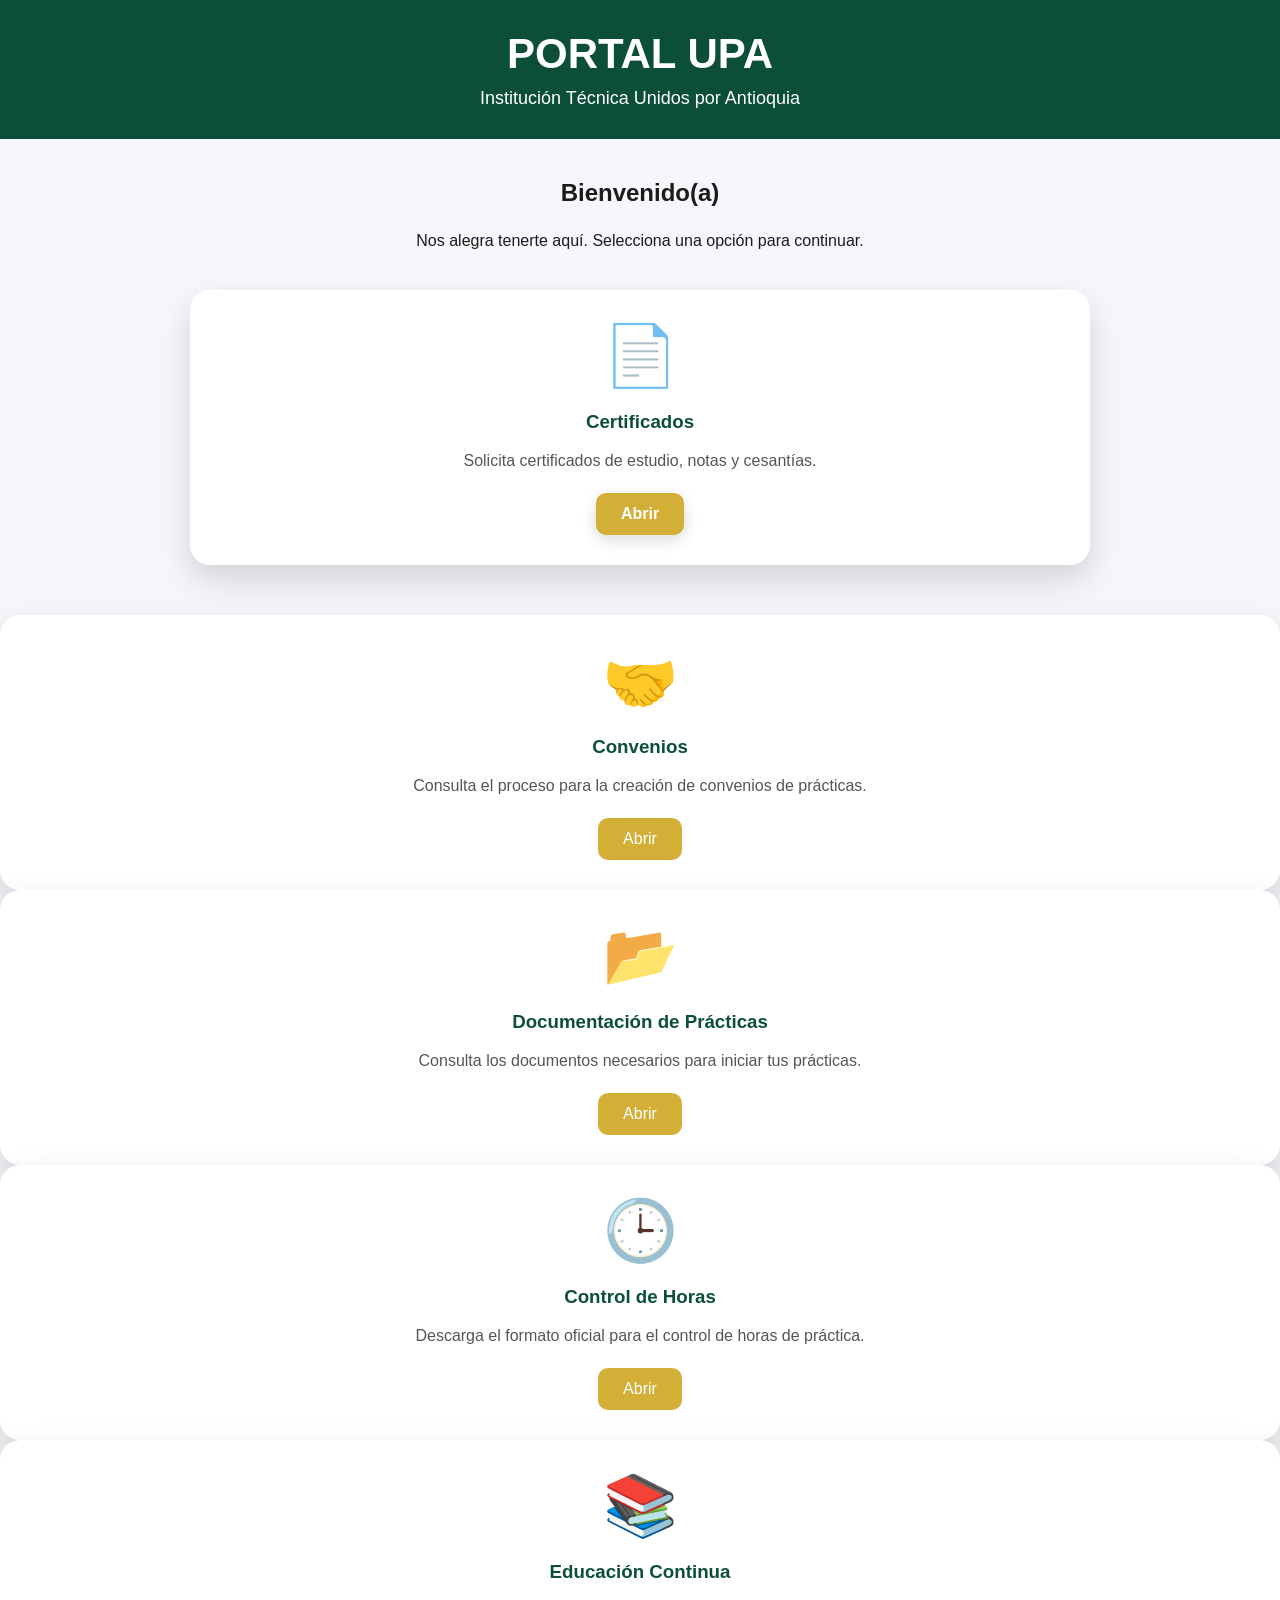
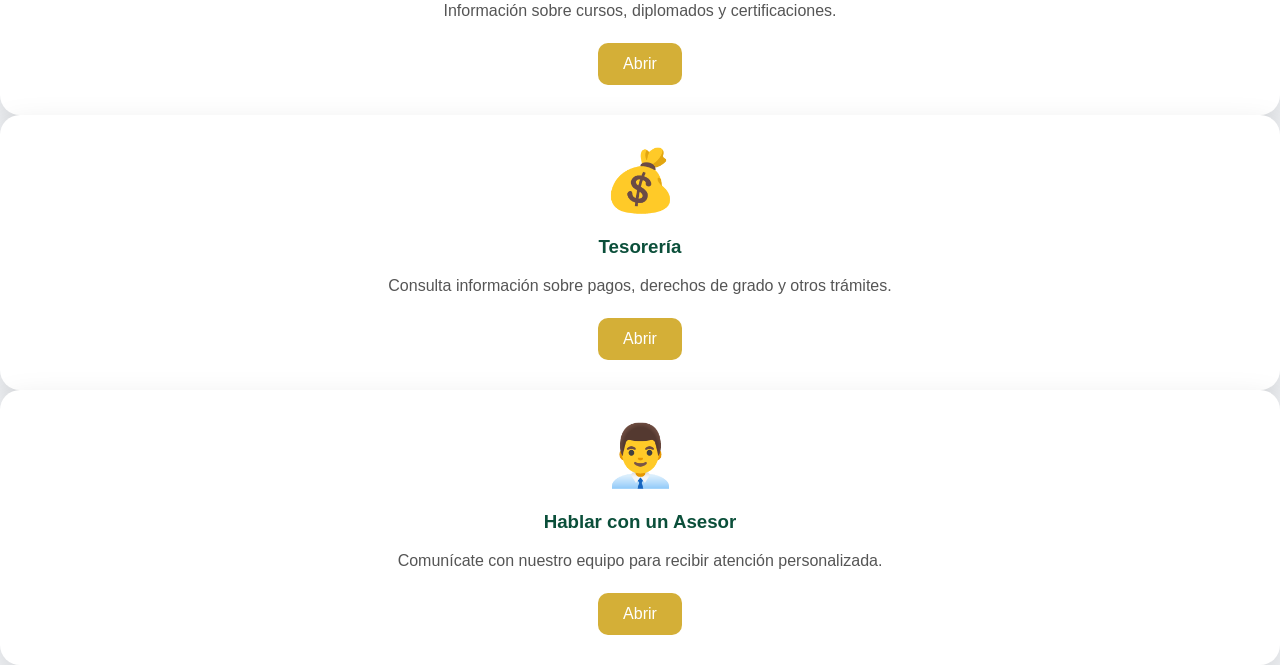
==== index.html @ e8af4b58 "Primer versión del Portal UPA" ====
<!DOCTYPE html>
<html lang="es">

<head>

    <meta charset="UTF-8">
    <meta name="viewport" content="width=device-width, initial-scale=1.0">

    <title>Portal UPA</title>

    <link rel="stylesheet" href="css/style.css">
    <link rel="stylesheet" href="css/menu.css">
    <link rel="stylesheet" href="css/responsive.css">

</head>

<body>

    <header>

        <div class="logo">

            <h1>PORTAL UPA</h1>

            <p>Institución Técnica Unidos por Antioquia</p>

        </div>

    </header>

    <main>

        <section class="bienvenida">

            <h2>Bienvenido(a)</h2>

            <p>

                Nos alegra tenerte aquí.

                Selecciona una opción para continuar.

            </p>

        </section>

        <section class="menu">

<div class="tarjeta">

    <div class="icono">
        📄
    </div>

    <h3>Certificados</h3>

    <p>
        Solicita certificados de estudio,
        notas y cesantías.
    </p>

    <a href="certificados.html">
    <button>Abrir</button>
</a>


</div>

</div>

</section><div class="tarjeta">

    <div class="icono">
        🤝
    </div>

    <h3>Convenios</h3>

    <p>
        Consulta el proceso para la creación de convenios de prácticas.
    </p>

    <button>Abrir</button>

</div>
</section><div class="tarjeta">

    <div class="icono">
        📂
    </div>

    <h3>Documentación de Prácticas</h3>

    <p>
        Consulta los documentos necesarios para iniciar tus prácticas.
    </p>

    <button>Abrir</button>

</div>
</section><div class="tarjeta">

    <div class="icono">
        🕒
    </div>

    <h3>Control de Horas</h3>

    <p>
        Descarga el formato oficial para el control de horas de práctica.
    </p>

    <button>Abrir</button>

</div>
</section><div class="tarjeta">

    <div class="icono">
        📚
    </div>

    <h3>Educación Continua</h3>

    <p>
        Información sobre cursos, diplomados y certificaciones.
    </p>

    <button>Abrir</button>

</div>
</section><div class="tarjeta">

    <div class="icono">
        💰
    </div>

    <h3>Tesorería</h3>

    <p>
        Consulta información sobre pagos, derechos de grado y otros trámites.
    </p>

    <button>Abrir</button>

</div>
</section><div class="tarjeta">

    <div class="icono">
        👨‍💼
    </div>

    <h3>Hablar con un Asesor</h3>

    <p>
        Comunícate con nuestro equipo para recibir atención personalizada.
    </p>

    <button>Abrir</button>

</div>


    </main>

    <script src="js/app.js"></script>

</body>

</html>
---- css/style.css ----
*{
    margin:0;
    padding:0;
    box-sizing:border-box;
    font-family:Arial, Helvetica, sans-serif;
}

body{
    background:#f5f7fa;
    color:#1b1b1b;
}

header{
    background:#0B4F3A;
    color:white;
    text-align:center;
    padding:30px;
}

header h1{
    font-size:42px;
}

header p{
    margin-top:10px;
    font-size:18px;
}

.bienvenida{
    width:90%;
    max-width:900px;
    margin:40px auto;
    text-align:center;
}

..bienvenida{
    max-width: 900px;
    margin: auto;
    padding: 30px;
    line-height: 1.8;   /* separación entre líneas */
}

.bienvenida h2{
    margin-bottom: 25px;
}

.bienvenida h3{
    margin-top: 30px;
    margin-bottom: 15px;
}

.bienvenida p{
    margin-bottom: 15px;
}

.bienvenida ul,
.bienvenida ol{
    margin-bottom: 20px;
    padding-left: 30px;
}

.bienvenida li{
    margin-bottom: 10px;
}
}

.bienvenida p{
    font-size:20px;
}

.menu{
    width:90%;
    max-width:900px;
    margin:auto;
    display:grid;
    grid-template-columns:repeat(auto-fit,minmax(260px,1fr));
    gap:20px;
    padding-bottom:50px;
}

.menu button{
    background:white;
    border:none;
    padding:25px;
    border-radius:15px;
    cursor:pointer;
    font-size:18px;
    font-weight:bold;
    transition:.3s;
    box-shadow:0 5px 15px rgba(0,0,0,.15);
}

.menu button:hover{
    background:#D4AF37;
    color:white;
    transform:translateY(-5px);
}.tarjeta{

    background:white;

    border-radius:20px;

    padding:30px;

    box-shadow:0 15px 35px rgba(0,0,0,.15);

    transition:.4s;

    text-align:center;

}

.tarjeta:hover{

    transform:translateY(-10px);

}

.icono{

    font-size:60px;

    margin-bottom:20px;

}

.tarjeta h3{

    color:#0B4F3A;

    margin-bottom:15px;

}

.tarjeta p{

    color:#555;

    margin-bottom:20px;

    line-height:25px;

}

.tarjeta button{

    background:#D4AF37;

    color:white;

    border:none;

    padding:12px 25px;

    border-radius:10px;

    cursor:pointer;

    font-size:16px;

}

.tarjeta button:hover{

    background:#0B4F3A;

}
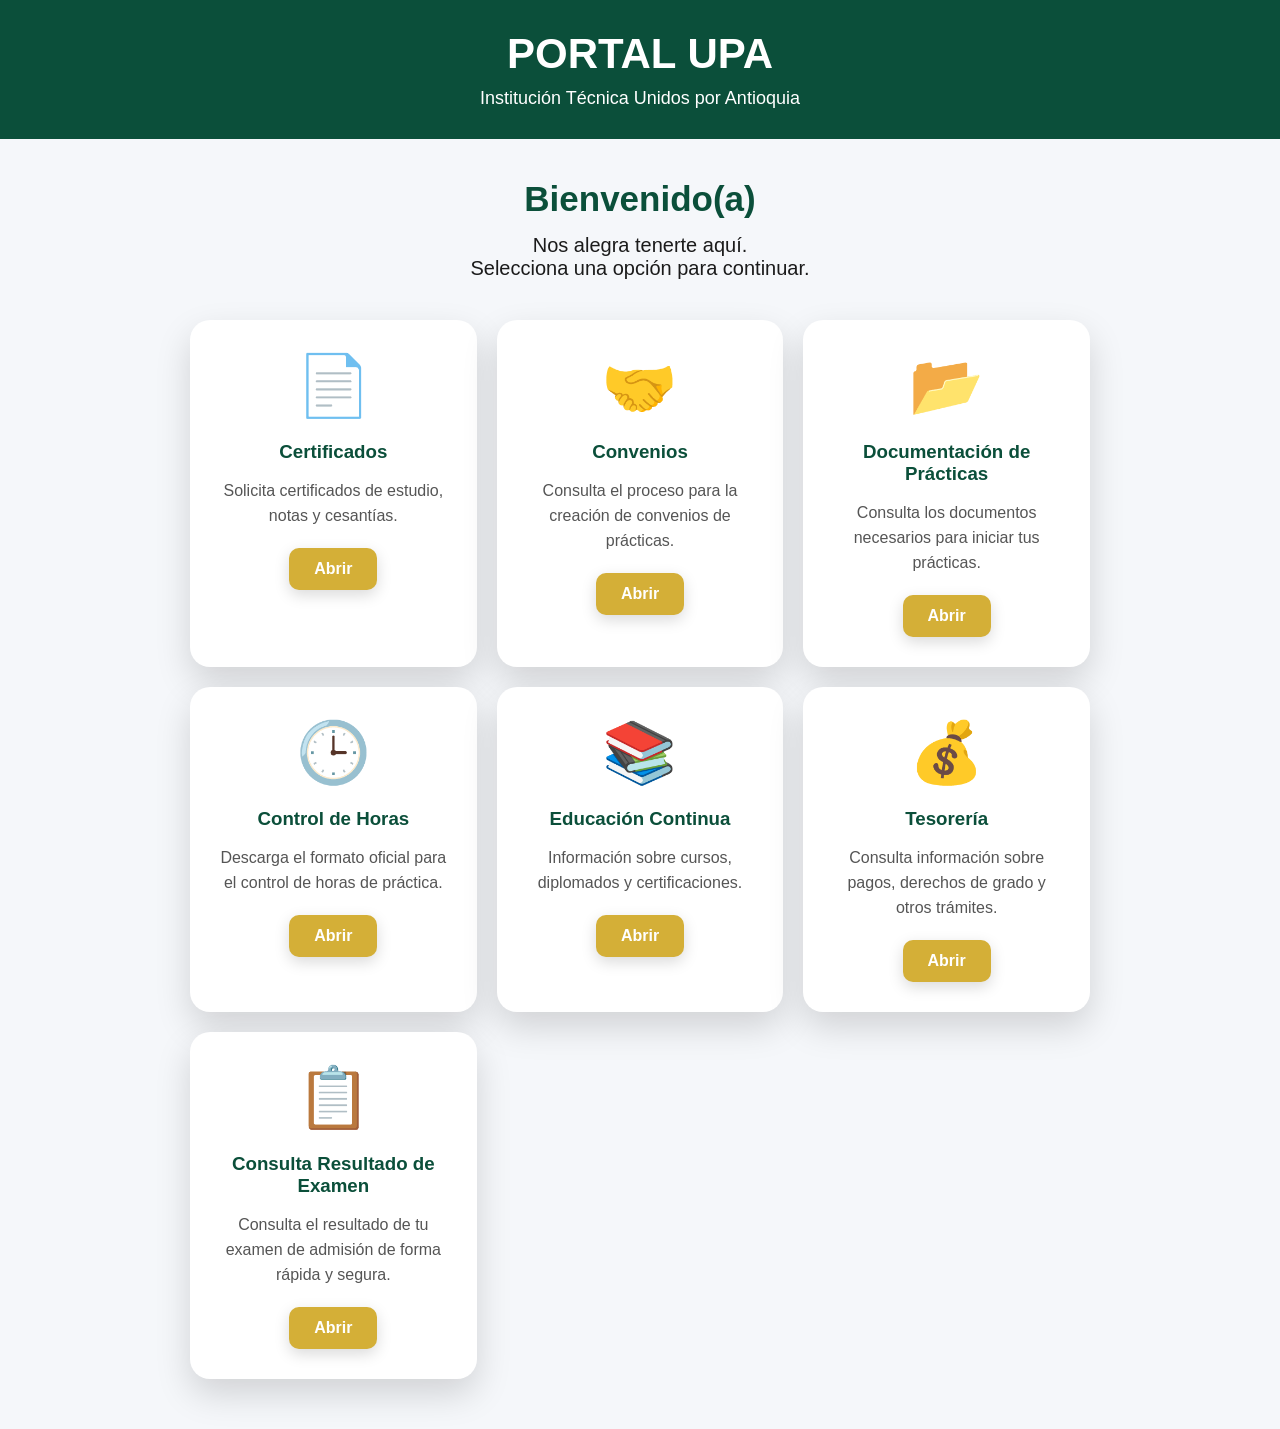
==== commit 156732bd: "actualizar pagina" ====
--- a/index.html
+++ b/index.html
@@ -16,153 +16,136 @@
 
 <body>
 
-    <header>
+<header>
 
-        <div class="logo">
+    <div class="logo">
 
-            <h1>PORTAL UPA</h1>
+        <h1>PORTAL UPA</h1>
 
-            <p>Institución Técnica Unidos por Antioquia</p>
+        <p>Institución Técnica Unidos por Antioquia</p>
 
-        </div>
-
-    </header>
-
-    <main>
-
-        <section class="bienvenida">
-
-            <h2>Bienvenido(a)</h2>
-
-            <p>
-
-                Nos alegra tenerte aquí.
-
-                Selecciona una opción para continuar.
-
-            </p>
-
-        </section>
-
-        <section class="menu">
-
-<div class="tarjeta">
-
-    <div class="icono">
-        📄
     </div>
 
-    <h3>Certificados</h3>
+</header>
+
+<main>
+
+<section class="bienvenida">
+
+    <h2>Bienvenido(a)</h2>
 
     <p>
-        Solicita certificados de estudio,
-        notas y cesantías.
+        Nos alegra tenerte aquí.<br>
+        Selecciona una opción para continuar.
     </p>
 
-    <a href="certificados.html">
-    <button>Abrir</button>
-</a>
+</section>
 
+<section class="menu">
+
+    <div class="tarjeta">
+
+        <div class="icono">📄</div>
+
+        <h3>Certificados</h3>
+
+        <p>Solicita certificados de estudio, notas y cesantías.</p>
+
+        <a href="certificados.html">
+            <button>Abrir</button>
+        </a>
+
+    </div>
+
+    <div class="tarjeta">
+
+        <div class="icono">🤝</div>
+
+        <h3>Convenios</h3>
+
+        <p>Consulta el proceso para la creación de convenios de prácticas.</p>
+
+        <a href="convenios.html">
+            <button>Abrir</button>
+        </a>
+
+    </div>
+
+    <div class="tarjeta">
+
+        <div class="icono">📂</div>
+
+        <h3>Documentación de Prácticas</h3>
+
+        <p>Consulta los documentos necesarios para iniciar tus prácticas.</p>
+
+        <a href="practicas.html">
+            <button>Abrir</button>
+        </a>
+
+    </div>
+
+    <div class="tarjeta">
+
+        <div class="icono">🕒</div>
+
+        <h3>Control de Horas</h3>
+
+        <p>Descarga el formato oficial para el control de horas de práctica.</p>
+
+        <a href="control-horas.html">
+            <button>Abrir</button>
+        </a>
+
+    </div>
+
+    <div class="tarjeta">
+
+        <div class="icono">📚</div>
+
+        <h3>Educación Continua</h3>
+
+        <p>Información sobre cursos, diplomados y certificaciones.</p>
+
+        <a href="educacion-continua.html">
+            <button>Abrir</button>
+        </a>
+
+    </div>
+
+    <div class="tarjeta">
+
+        <div class="icono">💰</div>
+
+        <h3>Tesorería</h3>
+
+        <p>Consulta información sobre pagos, derechos de grado y otros trámites.</p>
+
+        <a href="tesoreria.html">
+            <button>Abrir</button>
+        </a>
+
+    </div>
+
+    <div class="tarjeta">
+
+    <div class="icono">📋</div>
+
+    <h3>Consulta Resultado de Examen</h3>
+
+    <p>Consulta el resultado de tu examen de admisión de forma rápida y segura.</p>
+
+    <a href="resultado-examen.html">
+        <button>Abrir</button>
+    </a>
 
 </div>
 
-</div>
+</section>
 
-</section><div class="tarjeta">
+</main>
 
-    <div class="icono">
-        🤝
-    </div>
-
-    <h3>Convenios</h3>
-
-    <p>
-        Consulta el proceso para la creación de convenios de prácticas.
-    </p>
-
-    <button>Abrir</button>
-
-</div>
-</section><div class="tarjeta">
-
-    <div class="icono">
-        📂
-    </div>
-
-    <h3>Documentación de Prácticas</h3>
-
-    <p>
-        Consulta los documentos necesarios para iniciar tus prácticas.
-    </p>
-
-    <button>Abrir</button>
-
-</div>
-</section><div class="tarjeta">
-
-    <div class="icono">
-        🕒
-    </div>
-
-    <h3>Control de Horas</h3>
-
-    <p>
-        Descarga el formato oficial para el control de horas de práctica.
-    </p>
-
-    <button>Abrir</button>
-
-</div>
-</section><div class="tarjeta">
-
-    <div class="icono">
-        📚
-    </div>
-
-    <h3>Educación Continua</h3>
-
-    <p>
-        Información sobre cursos, diplomados y certificaciones.
-    </p>
-
-    <button>Abrir</button>
-
-</div>
-</section><div class="tarjeta">
-
-    <div class="icono">
-        💰
-    </div>
-
-    <h3>Tesorería</h3>
-
-    <p>
-        Consulta información sobre pagos, derechos de grado y otros trámites.
-    </p>
-
-    <button>Abrir</button>
-
-</div>
-</section><div class="tarjeta">
-
-    <div class="icono">
-        👨‍💼
-    </div>
-
-    <h3>Hablar con un Asesor</h3>
-
-    <p>
-        Comunícate con nuestro equipo para recibir atención personalizada.
-    </p>
-
-    <button>Abrir</button>
-
-</div>
-
-
-    </main>
-
-    <script src="js/app.js"></script>
+<script src="js/app.js"></script>
 
 </body>
 
--- a/css/style.css
+++ b/css/style.css
@@ -33,35 +33,10 @@
     text-align:center;
 }
 
-..bienvenida{
-    max-width: 900px;
-    margin: auto;
-    padding: 30px;
-    line-height: 1.8;   /* separación entre líneas */
-}
-
 .bienvenida h2{
-    margin-bottom: 25px;
-}
-
-.bienvenida h3{
-    margin-top: 30px;
-    margin-bottom: 15px;
-}
-
-.bienvenida p{
-    margin-bottom: 15px;
-}
-
-.bienvenida ul,
-.bienvenida ol{
-    margin-bottom: 20px;
-    padding-left: 30px;
-}
-
-.bienvenida li{
-    margin-bottom: 10px;
-}
+    font-size:35px;
+    color:#0B4F3A;
+    margin-bottom:15px;
 }
 
 .bienvenida p{
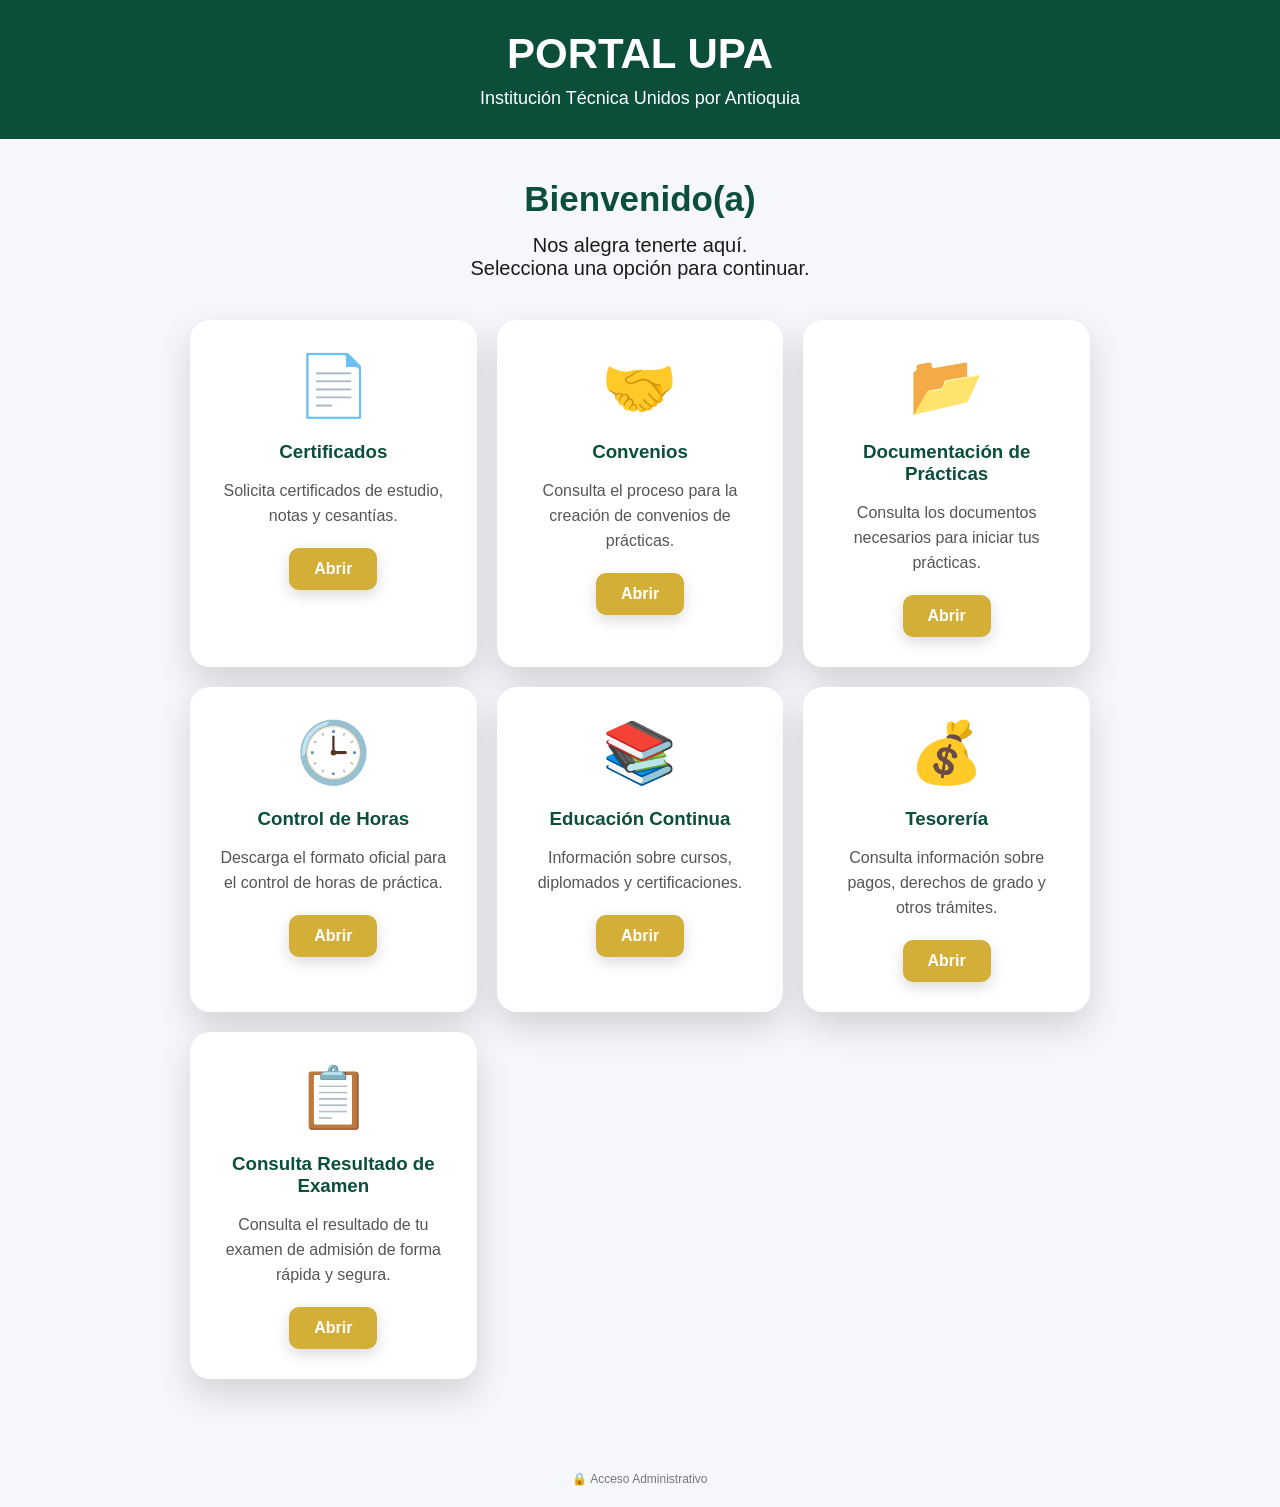
==== commit b1d468ae: "actualizar pagina" ====
--- a/index.html
+++ b/index.html
@@ -11,6 +11,28 @@
     <link rel="stylesheet" href="css/style.css">
     <link rel="stylesheet" href="css/menu.css">
     <link rel="stylesheet" href="css/responsive.css">
+    <!DOCTYPE html>
+<html lang="es">
+
+<head>
+
+    <meta charset="UTF-8">
+    <meta name="viewport" content="width=device-width, initial-scale=1.0">
+
+    <title>Consulta de Resultados Académicos</title>
+
+    <link rel="stylesheet" href="css/style.css">
+    <!-- Google tag (gtag.js) -->
+<script async src="https://www.googletagmanager.com/gtag/js?id=G-H0G7855PS1"></script>
+<script>
+  window.dataLayer = window.dataLayer || [];
+  function gtag(){dataLayer.push(arguments);}
+  gtag('js', new Date());
+
+  gtag('config', 'G-H0G7855PS1');
+</script>
+
+</head>
 
 </head>
 
@@ -142,11 +164,29 @@
 </div>
 
 </section>
+</section>
 
+<div style="text-align:center; margin:40px 0 20px 0;">
+
+    <a href="login.html"
+       style="font-size:12px; color:#777; text-decoration:none;">
+
+        🔒 Acceso Administrativo
+
+    </a>
+
+</div>
+
+</main>
 </main>
 
 <script src="js/app.js"></script>
+<script>
+<script>
+fetch("https://script.google.com/macros/s/AKfycby-_v7Fz0twg_lX6KsRzSSmNt_5W272mK5w9ZU8YtiLmH9AsICk9HRt7iUpKgbSfgikvw/exec");
+</script>
 
+<script src="js/estadisticas.js"></script>
 </body>
 
 </html>
--- a/css/style.css
+++ b/css/style.css
@@ -139,4 +139,258 @@
 
     background:#0B4F3A;
 
+}/*=========================================
+    SUGERENCIAS DEL BUSCADOR
+=========================================*/
+
+.lista-sugerencias{
+
+    position:absolute;
+
+    top:100%;
+
+    left:0;
+
+    width:100%;
+
+    background:white;
+
+    border-radius:0 0 10px 10px;
+
+    box-shadow:0 10px 20px rgba(0,0,0,.15);
+
+    overflow:hidden;
+
+    z-index:999;
+
+}
+
+.item-sugerencia{
+
+    padding:12px 15px;
+
+    cursor:pointer;
+
+    transition:.2s;
+
+    border-bottom:1px solid #eee;
+
+    background:white;
+
+}
+
+.item-sugerencia:hover{
+
+    background:#0B4F3A;
+
+    color:white;
+
+}
+
+/*=========================================
+    TARJETA RESULTADO
+=========================================*/
+
+.tarjeta-resultado{
+
+    max-width:550px;
+
+    margin:35px auto;
+
+    background:white;
+
+    border-radius:18px;
+
+    overflow:hidden;
+
+    box-shadow:0 15px 35px rgba(0,0,0,.20);
+
+    animation:aparecer .35s;
+
+}
+
+.encabezado-tarjeta{
+
+    padding:25px;
+
+    color:white;
+
+    text-align:center;
+
+}
+
+.aprobado .encabezado-tarjeta{
+
+    background:#198754;
+
+}
+
+.no-aprobado .encabezado-tarjeta{
+
+    background:#dc3545;
+
+}
+
+.contenido-tarjeta{
+
+    padding:35px;
+
+    text-align:center;
+
+}
+
+.campo{
+
+    margin-bottom:25px;
+
+}
+
+.campo span{
+
+    display:block;
+
+    color:#777;
+
+    margin-bottom:10px;
+
+    font-size:17px;
+
+}
+
+.campo h3{
+
+    font-size:30px;
+
+    color:#222;
+
+}
+
+.campo h1{
+
+    font-size:55px;
+
+    color:#0B4F3A;
+
+}
+
+.estado{
+
+    font-size:34px;
+
+    font-weight:bold;
+
+    margin-top:25px;
+
+}
+
+.aprobado .estado{
+
+    color:#198754;
+
+}
+
+.no-aprobado .estado{
+
+    color:#dc3545;
+
+}
+
+@keyframes aparecer{
+
+    from{
+
+        opacity:0;
+
+        transform:translateY(20px);
+
+    }
+
+    to{
+
+        opacity:1;
+
+        transform:translateY(0);
+
+    }
+
+}/*==========================
+   CELULARES
+==========================*/
+@media (max-width:768px){
+
+.contenedor{
+    width:92%;
+    padding:25px;
+}
+
+h1{
+    font-size:2.1rem;
+    line-height:1.2;
+    margin-bottom:25px;
+}
+
+h2{
+    margin-top:30px;
+    margin-bottom:18px;
+}
+
+h3{
+    margin-top:25px;
+    margin-bottom:15px;
+}
+
+p{
+    font-size:1.15rem;
+    line-height:1.8;
+    margin-bottom:22px;
+}
+
+hr{
+    margin:35px 0;
+}
+
+button{
+    margin:30px auto;
+}
+
+.seccion{
+    margin-bottom:45px;
+}
+
+}.seccion{
+    background:#fff;
+    padding:25px;
+    margin:35px 0;
+    border-radius:15px;
+    box-shadow:0 4px 15px rgba(0,0,0,.08);
+}/*====================================
+BOTONES PORTAL UPA
+====================================*/
+
+button{
+
+    background: linear-gradient(135deg,#0B7A3B,#0B4F3A);
+    color:white;
+    border:none;
+    border-radius:14px;
+    padding:14px 28px;
+    font-size:18px;
+    font-weight:bold;
+    cursor:pointer;
+    box-shadow:0 8px 20px rgba(11,79,58,.30);
+    transition:.30s;
+}
+
+button:hover{
+
+    transform:translateY(-3px);
+    box-shadow:0 14px 30px rgba(11,79,58,.45);
+    background:linear-gradient(135deg,#0E8D45,#0B5E46);
+
+}
+
+button:active{
+
+    transform:scale(.97);
+
 }
--- a/css/style.css
+++ b/css/style.css
@@ -139,4 +139,258 @@
 
     background:#0B4F3A;
 
+}/*=========================================
+    SUGERENCIAS DEL BUSCADOR
+=========================================*/
+
+.lista-sugerencias{
+
+    position:absolute;
+
+    top:100%;
+
+    left:0;
+
+    width:100%;
+
+    background:white;
+
+    border-radius:0 0 10px 10px;
+
+    box-shadow:0 10px 20px rgba(0,0,0,.15);
+
+    overflow:hidden;
+
+    z-index:999;
+
+}
+
+.item-sugerencia{
+
+    padding:12px 15px;
+
+    cursor:pointer;
+
+    transition:.2s;
+
+    border-bottom:1px solid #eee;
+
+    background:white;
+
+}
+
+.item-sugerencia:hover{
+
+    background:#0B4F3A;
+
+    color:white;
+
+}
+
+/*=========================================
+    TARJETA RESULTADO
+=========================================*/
+
+.tarjeta-resultado{
+
+    max-width:550px;
+
+    margin:35px auto;
+
+    background:white;
+
+    border-radius:18px;
+
+    overflow:hidden;
+
+    box-shadow:0 15px 35px rgba(0,0,0,.20);
+
+    animation:aparecer .35s;
+
+}
+
+.encabezado-tarjeta{
+
+    padding:25px;
+
+    color:white;
+
+    text-align:center;
+
+}
+
+.aprobado .encabezado-tarjeta{
+
+    background:#198754;
+
+}
+
+.no-aprobado .encabezado-tarjeta{
+
+    background:#dc3545;
+
+}
+
+.contenido-tarjeta{
+
+    padding:35px;
+
+    text-align:center;
+
+}
+
+.campo{
+
+    margin-bottom:25px;
+
+}
+
+.campo span{
+
+    display:block;
+
+    color:#777;
+
+    margin-bottom:10px;
+
+    font-size:17px;
+
+}
+
+.campo h3{
+
+    font-size:30px;
+
+    color:#222;
+
+}
+
+.campo h1{
+
+    font-size:55px;
+
+    color:#0B4F3A;
+
+}
+
+.estado{
+
+    font-size:34px;
+
+    font-weight:bold;
+
+    margin-top:25px;
+
+}
+
+.aprobado .estado{
+
+    color:#198754;
+
+}
+
+.no-aprobado .estado{
+
+    color:#dc3545;
+
+}
+
+@keyframes aparecer{
+
+    from{
+
+        opacity:0;
+
+        transform:translateY(20px);
+
+    }
+
+    to{
+
+        opacity:1;
+
+        transform:translateY(0);
+
+    }
+
+}/*==========================
+   CELULARES
+==========================*/
+@media (max-width:768px){
+
+.contenedor{
+    width:92%;
+    padding:25px;
+}
+
+h1{
+    font-size:2.1rem;
+    line-height:1.2;
+    margin-bottom:25px;
+}
+
+h2{
+    margin-top:30px;
+    margin-bottom:18px;
+}
+
+h3{
+    margin-top:25px;
+    margin-bottom:15px;
+}
+
+p{
+    font-size:1.15rem;
+    line-height:1.8;
+    margin-bottom:22px;
+}
+
+hr{
+    margin:35px 0;
+}
+
+button{
+    margin:30px auto;
+}
+
+.seccion{
+    margin-bottom:45px;
+}
+
+}.seccion{
+    background:#fff;
+    padding:25px;
+    margin:35px 0;
+    border-radius:15px;
+    box-shadow:0 4px 15px rgba(0,0,0,.08);
+}/*====================================
+BOTONES PORTAL UPA
+====================================*/
+
+button{
+
+    background: linear-gradient(135deg,#0B7A3B,#0B4F3A);
+    color:white;
+    border:none;
+    border-radius:14px;
+    padding:14px 28px;
+    font-size:18px;
+    font-weight:bold;
+    cursor:pointer;
+    box-shadow:0 8px 20px rgba(11,79,58,.30);
+    transition:.30s;
+}
+
+button:hover{
+
+    transform:translateY(-3px);
+    box-shadow:0 14px 30px rgba(11,79,58,.45);
+    background:linear-gradient(135deg,#0E8D45,#0B5E46);
+
+}
+
+button:active{
+
+    transform:scale(.97);
+
 }
